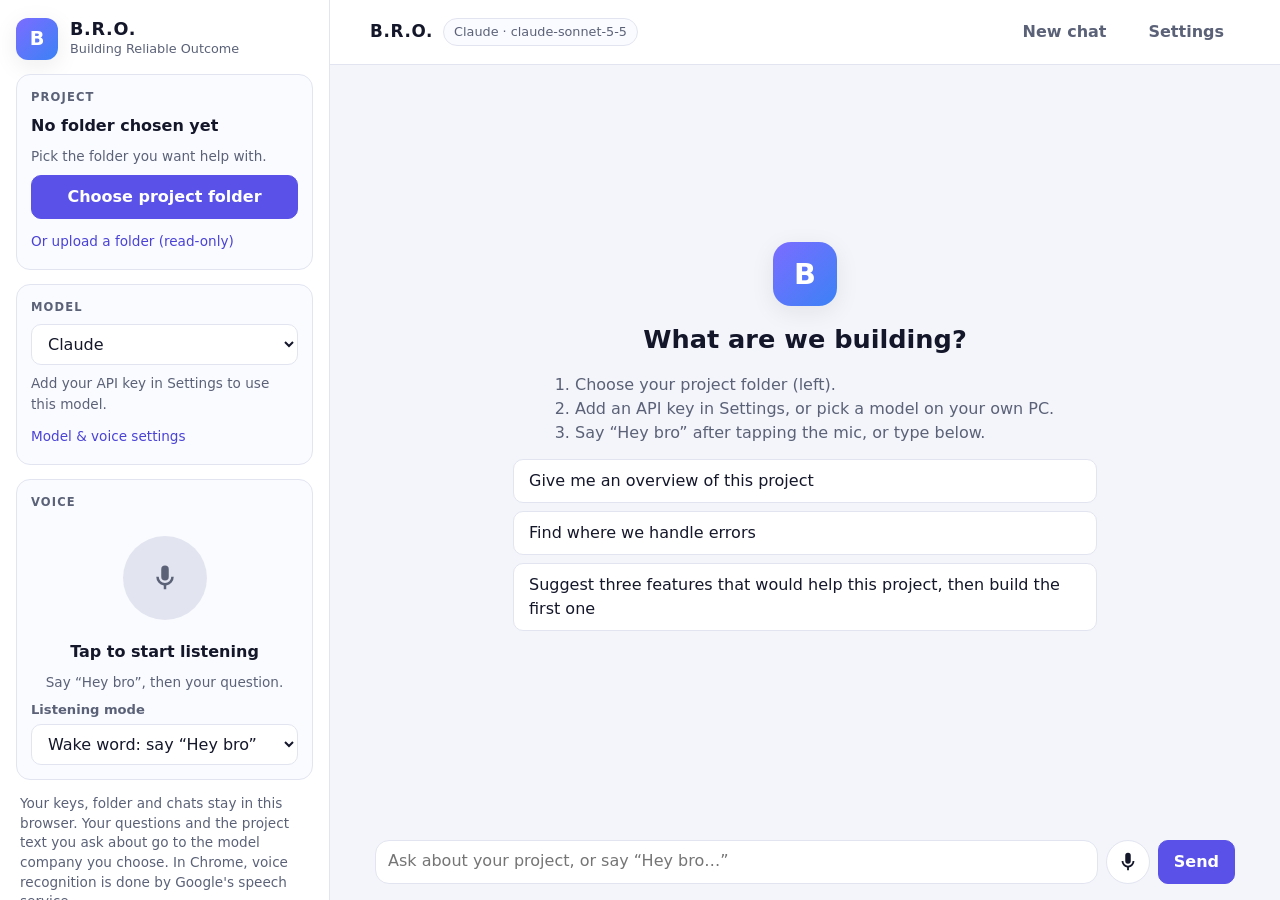
==== web/index.html @ 0326837c "Building Reliable Outcome (B.R.O.) - Introduce browser-based voice coding assistant - Implement a st" ====
<!doctype html>
<html lang="en">
<head>
  <meta charset="utf-8">
  <meta name="viewport" content="width=device-width, initial-scale=1">
  <title>B.R.O. - Building Reliable Outcome</title>
  <meta name="description" content="A hands-free voice coding assistant that runs in your browser. Say &quot;Hey bro&quot; and ask about your project.">
  <meta name="color-scheme" content="light dark">
  <link rel="icon" href="favicon.svg" type="image/svg+xml">
  <link rel="stylesheet" href="css/styles.css">
  <script type="module" src="js/main.js"></script>
</head>
<body>
  <a class="skip" href="#composer-input">Skip to the message box</a>

  <div class="app" id="app">
    <div class="scrim" id="scrim" hidden></div>

    <aside class="side" id="side" aria-label="Controls">
      <div class="brand">
        <span class="logo" aria-hidden="true">B</span>
        <div>
          <p class="brand-name">B.R.O.</p>
          <p class="brand-sub">Building Reliable Outcome</p>
        </div>
      </div>

      <section class="card" aria-labelledby="h-project">
        <h2 id="h-project">Project</h2>
        <p class="project-name" id="project-name">No folder chosen yet</p>
        <p class="muted small" id="project-meta">Pick the folder you want help with.</p>
        <button class="btn primary block" id="btn-folder" type="button">Choose project folder</button>
        <button class="link small" id="btn-upload" type="button">Or upload a folder (read-only)</button>
        <input type="file" id="upload-input" webkitdirectory multiple hidden>
        <div class="changes" id="changes" hidden>
          <p class="small"><strong>Files B.R.O. prepared</strong></p>
          <ul id="changes-list"></ul>
        </div>
      </section>

      <section class="card" aria-labelledby="h-model">
        <h2 id="h-model">Model</h2>
        <label class="sr-only" for="model-select">AI model</label>
        <select id="model-select"></select>
        <p class="muted small" id="model-status"></p>
        <button class="link small" id="btn-settings-side" type="button">Model &amp; voice settings</button>
      </section>

      <section class="card voice" aria-labelledby="h-voice">
        <h2 id="h-voice">Voice</h2>
        <button class="orb" id="orb" type="button" data-state="off" aria-pressed="false" aria-label="Start listening">
          <span class="orb-ring"></span>
          <span class="orb-core">
            <svg viewBox="0 0 24 24" width="30" height="30" aria-hidden="true" focusable="false"><path fill="currentColor" d="M12 14a3 3 0 0 0 3-3V5a3 3 0 0 0-6 0v6a3 3 0 0 0 3 3zm5-3a5 5 0 0 1-10 0H5a7 7 0 0 0 6 6.92V21h2v-3.08A7 7 0 0 0 19 11h-2z"/></svg>
          </span>
        </button>
        <p class="orb-status" id="orb-status" role="status">Tap to start listening</p>
        <p class="muted small center" id="orb-hint"></p>
        <label class="field">
          <span>Listening mode</span>
          <select id="mode-select">
            <option value="wake">Wake word: say “Hey bro”</option>
            <option value="always">Always listening</option>
            <option value="push">Push to talk</option>
          </select>
        </label>
      </section>

      <p class="privacy small muted">
        Your keys, folder and chats stay in this browser. Your questions and the project text you ask about go to the
        model company you choose. In Chrome, voice recognition is done by Google's speech service.
      </p>
    </aside>

    <main class="main">
      <header class="topbar">
        <button class="icon-btn menu" id="btn-menu" type="button" aria-label="Open controls" aria-expanded="false">
          <svg viewBox="0 0 24 24" width="22" height="22" aria-hidden="true" focusable="false"><path fill="currentColor" d="M3 6h18v2H3zM3 11h18v2H3zM3 16h18v2H3z"/></svg>
        </button>
        <h1>B.R.O.</h1>
        <span class="pill" id="top-model"></span>
        <span class="spacer"></span>
        <button class="btn ghost" id="btn-new" type="button">New chat</button>
        <button class="btn ghost" id="btn-settings" type="button">Settings</button>
      </header>

      <div class="banner" id="banner" hidden></div>

      <div class="messages" id="messages" role="log" aria-live="polite" aria-label="Conversation"></div>

      <form class="composer" id="composer" autocomplete="off">
        <p class="interim" id="interim" aria-hidden="true"></p>
        <div class="composer-row">
          <label class="sr-only" for="composer-input">Message</label>
          <textarea id="composer-input" rows="1" placeholder="Ask about your project, or say “Hey bro…”"></textarea>
          <button type="button" class="icon-btn mic" id="btn-mic" aria-label="Start listening">
            <svg viewBox="0 0 24 24" width="22" height="22" aria-hidden="true" focusable="false"><path fill="currentColor" d="M12 14a3 3 0 0 0 3-3V5a3 3 0 0 0-6 0v6a3 3 0 0 0 3 3zm5-3a5 5 0 0 1-10 0H5a7 7 0 0 0 6 6.92V21h2v-3.08A7 7 0 0 0 19 11h-2z"/></svg>
          </button>
          <button type="submit" class="btn primary" id="btn-send">Send</button>
          <button type="button" class="btn danger" id="btn-stop" hidden>Stop</button>
        </div>
      </form>
    </main>
  </div>

  <dialog id="settings-dialog" aria-labelledby="settings-title">
    <form method="dialog" class="dlg" id="settings-form">
      <header class="dlg-head">
        <h2 id="settings-title">Settings</h2>
        <button class="icon-btn" type="button" id="btn-close-settings" aria-label="Close settings">&times;</button>
      </header>
      <div class="dlg-body">
        <section>
          <h3>Models</h3>
          <p class="muted small">
            Choose which AI answers you. Keys are kept in this browser and sent only to the provider of that model.
            For a model on your own PC, use Ollama (see the README for one setting it needs).
          </p>
          <div id="profiles" class="profiles"></div>
          <button type="button" class="btn" id="btn-add-profile">Add a model</button>
          <label class="check">
            <input type="checkbox" id="remember-keys">
            <span>Remember API keys on this device (otherwise they are forgotten when you close the tab)</span>
          </label>
        </section>
        <section>
          <h3>Voice</h3>
          <div class="grid2">
            <label class="field"><span>Wake words (comma separated)</span><input id="set-wake" type="text"></label>
            <label class="field"><span>Keep listening after an answer (seconds)</span><input id="set-window" type="number" min="5" max="300" step="5"></label>
            <label class="field"><span>Read answers aloud</span>
              <select id="set-speak">
                <option value="voice">When I spoke the question</option>
                <option value="always">Always</option>
                <option value="off">Never</option>
              </select>
            </label>
            <label class="field"><span>Voice</span><select id="set-voice"></select></label>
            <label class="field"><span>Speaking speed</span><input id="set-rate" type="range" min="0.7" max="1.5" step="0.1"></label>
          </div>
        </section>
      </div>
      <footer class="dlg-foot">
        <button type="button" class="btn ghost" id="btn-reset-settings">Reset everything</button>
        <span class="spacer"></span>
        <button class="btn" type="button" id="btn-cancel-settings">Cancel</button>
        <button class="btn primary" value="save">Save</button>
      </footer>
    </form>
  </dialog>

  <dialog id="approve-dialog" aria-labelledby="approve-title">
    <form method="dialog" class="dlg">
      <header class="dlg-head"><h2 id="approve-title">Allow this change?</h2></header>
      <div class="dlg-body">
        <p class="muted" id="approve-summary"></p>
        <div class="diff" id="approve-preview" tabindex="0" role="region" aria-label="Preview of the change"></div>
      </div>
      <footer class="dlg-foot">
        <span class="spacer"></span>
        <button class="btn" value="deny" autofocus>Don't allow</button>
        <button class="btn primary" value="allow">Allow</button>
      </footer>
    </form>
  </dialog>

  <div class="toasts" id="toasts" aria-live="polite"></div>
</body>
</html>
---- web/css/styles.css ----
/* B.R.O. web interface. Light and dark follow your system setting. */
:root {
  color-scheme: light dark;
  --bg: #f4f5fa;
  --panel: #ffffff;
  --card: #fafbff;
  --ink: #14172a;
  --muted: #5b6278;
  --line: #e2e5f0;
  --accent: #5a52e8;
  --accent-ink: #ffffff;
  --accent-text: #4a42d6;
  --good: #15803d;
  --bad: #c62828;
  --warn: #b45309;
  --warn-bg: #fff6e5;
  --code-bg: #12152a;
  --code-ink: #e8ebff;
  --add: rgba(21, 128, 61, 0.16);
  --del: rgba(198, 40, 40, 0.16);
  --radius: 14px;
  --shadow: 0 6px 24px rgba(20, 23, 42, 0.08);
  --font: system-ui, -apple-system, 'Segoe UI', Roboto, 'Helvetica Neue', Arial, sans-serif;
  --mono: ui-monospace, 'Cascadia Code', 'SF Mono', Consolas, 'Liberation Mono', monospace;
}

@media (prefers-color-scheme: dark) {
  :root {
    --bg: #0c0e18;
    --panel: #141829;
    --card: #181c30;
    --ink: #eceefb;
    --muted: #9aa2bd;
    --line: #272c44;
    --accent: #8b84ff;
    --accent-ink: #0c0e18;
    --accent-text: #a7a1ff;
    --good: #4ade80;
    --bad: #ff8a80;
    --warn: #fbbf24;
    --warn-bg: #2a2110;
    --code-bg: #090b14;
    --code-ink: #e8ebff;
    --add: rgba(74, 222, 128, 0.16);
    --del: rgba(255, 138, 128, 0.16);
    --shadow: 0 6px 24px rgba(0, 0, 0, 0.35);
  }
}

* { box-sizing: border-box; }
[hidden] { display: none !important; }
html, body { height: 100%; }
body { margin: 0; background: var(--bg); color: var(--ink); font: 16px/1.5 var(--font); -webkit-font-smoothing: antialiased; }
h1, h2, h3, p { margin: 0; }
button, input, select, textarea { font: inherit; color: inherit; }
:focus-visible { outline: 3px solid var(--accent); outline-offset: 2px; }

.sr-only { position: absolute; width: 1px; height: 1px; margin: -1px; padding: 0; overflow: hidden; clip: rect(0, 0, 0, 0); border: 0; white-space: nowrap; }
.skip { position: absolute; left: 8px; top: -60px; background: var(--accent); color: var(--accent-ink); padding: 8px 12px; border-radius: 8px; z-index: 100; }
.skip:focus { top: 8px; }
.muted { color: var(--muted); }
.small { font-size: 0.85rem; }
.center { text-align: center; }
.spacer { flex: 1; }

/* ---------- layout ---------- */
.app { display: grid; grid-template-columns: 330px minmax(0, 1fr); height: 100vh; height: 100dvh; }
.side { background: var(--panel); border-right: 1px solid var(--line); padding: 18px 16px; overflow-y: auto; display: flex; flex-direction: column; gap: 14px; }
.main { display: flex; flex-direction: column; min-width: 0; min-height: 0; }

.brand { display: flex; align-items: center; gap: 12px; }
.logo { width: 42px; height: 42px; border-radius: 12px; display: grid; place-items: center; font-weight: 800; font-size: 1.2rem; color: #fff; background: linear-gradient(135deg, #7c6cff, #3b82f6); box-shadow: var(--shadow); }
.brand-name { font-weight: 800; font-size: 1.1rem; letter-spacing: 0.04em; line-height: 1.1; }
.brand-sub { color: var(--muted); font-size: 0.8rem; }

.card { background: var(--card); border: 1px solid var(--line); border-radius: var(--radius); padding: 14px; display: flex; flex-direction: column; gap: 8px; }
.card h2 { font-size: 0.72rem; text-transform: uppercase; letter-spacing: 0.1em; color: var(--muted); font-weight: 700; }
.project-name { font-weight: 700; overflow-wrap: anywhere; }
.privacy { padding: 0 4px; line-height: 1.45; }

/* ---------- controls ---------- */
.btn { display: inline-flex; align-items: center; justify-content: center; gap: 8px; padding: 9px 15px; min-height: 40px; border-radius: 10px; border: 1px solid var(--line); background: var(--panel); cursor: pointer; font-weight: 600; transition: background 0.15s, transform 0.05s; }
.btn:hover { background: var(--card); border-color: var(--muted); }
.btn:active { transform: translateY(1px); }
.btn.primary { background: var(--accent); border-color: var(--accent); color: var(--accent-ink); }
.btn.primary:hover { filter: brightness(1.08); }
.btn.danger { background: var(--bad); border-color: var(--bad); color: #fff; }
.btn.ghost { background: transparent; border-color: transparent; color: var(--muted); }
.btn.ghost:hover { background: var(--card); color: var(--ink); }
.btn.block { width: 100%; }
.btn[disabled] { opacity: 0.55; cursor: not-allowed; }
.link { background: none; border: 0; padding: 4px 0; color: var(--accent-text); text-align: left; cursor: pointer; }
.link:hover { text-decoration: underline; }
.icon-btn { width: 44px; height: 44px; border-radius: 50%; border: 1px solid var(--line); background: var(--panel); display: inline-grid; place-items: center; cursor: pointer; flex: none; }
.icon-btn:hover { background: var(--card); }
.icon-btn[data-on='true'] { background: var(--accent); border-color: var(--accent); color: var(--accent-ink); }

select, input[type='text'], input[type='password'], input[type='number'], textarea {
  width: 100%; padding: 9px 12px; border-radius: 10px; border: 1px solid var(--line); background: var(--panel); min-height: 40px;
}
input[type='range'] { width: 100%; accent-color: var(--accent); }
.field { display: flex; flex-direction: column; gap: 4px; }
.field > span { font-size: 0.82rem; color: var(--muted); font-weight: 600; }
.check { display: flex; gap: 10px; align-items: flex-start; font-size: 0.9rem; margin-top: 10px; }
.check input { margin-top: 4px; accent-color: var(--accent); }

/* ---------- the voice orb ---------- */
.orb { position: relative; width: 108px; height: 108px; margin: 4px auto 0; padding: 0; border: 0; background: none; border-radius: 50%; cursor: pointer; }
.orb-ring { position: absolute; inset: 0; border-radius: 50%; border: 3px solid transparent; }
.orb-core { position: absolute; inset: 12px; border-radius: 50%; display: grid; place-items: center; background: var(--line); color: var(--muted); transition: background 0.2s, color 0.2s, transform 0.2s; }
.orb:hover .orb-core { transform: scale(1.04); }
.orb[data-state='listening'] .orb-core { background: linear-gradient(135deg, #7c6cff, #3b82f6); color: #fff; }
.orb[data-state='listening'] .orb-ring { border-color: var(--accent); animation: pulse 2s ease-out infinite; }
.orb[data-state='awake'] .orb-core { background: linear-gradient(135deg, #22c55e, #0ea5a4); color: #fff; }
.orb[data-state='awake'] .orb-ring { border-color: #22c55e; animation: pulse 1.4s ease-out infinite; }
.orb[data-state='thinking'] .orb-core { background: linear-gradient(135deg, #7c6cff, #3b82f6); color: #fff; }
.orb[data-state='thinking'] .orb-ring { border-top-color: var(--accent); border-right-color: var(--accent); animation: spin 0.9s linear infinite; }
.orb[data-state='speaking'] .orb-core { background: linear-gradient(135deg, #f59e0b, #ef4444); color: #fff; animation: bounce 0.9s ease-in-out infinite; }
.orb-status { text-align: center; font-weight: 700; }

@keyframes pulse { 0% { transform: scale(0.92); opacity: 0.9; } 100% { transform: scale(1.12); opacity: 0; } }
@keyframes spin { to { transform: rotate(360deg); } }
@keyframes bounce { 50% { transform: scale(1.08); } }

/* ---------- top bar and banner ---------- */
.topbar { display: flex; align-items: center; gap: 10px; padding: 10px clamp(14px, 4vw, 40px); border-bottom: 1px solid var(--line); background: var(--panel); }
.topbar h1 { font-size: 1.05rem; letter-spacing: 0.04em; }
.pill { padding: 3px 10px; border-radius: 999px; background: var(--card); border: 1px solid var(--line); font-size: 0.8rem; color: var(--muted); max-width: 40vw; overflow: hidden; text-overflow: ellipsis; white-space: nowrap; }
.menu { display: none; }
.banner { margin: 12px clamp(14px, 4vw, 40px) 0; padding: 10px 14px; border-radius: 12px; border: 1px solid var(--warn); background: var(--warn-bg); font-size: 0.92rem; }

/* ---------- conversation ---------- */
.messages { flex: 1; min-height: 0; overflow-y: auto; padding: 20px clamp(14px, 4vw, 40px); display: flex; flex-direction: column; gap: 14px; }
.msg { display: flex; width: 100%; max-width: 860px; margin: 0 auto; }
.msg.user { justify-content: flex-end; }
.bubble { max-width: min(100%, 700px); padding: 10px 14px; border-radius: 16px; line-height: 1.55; overflow-wrap: anywhere; }
.user .bubble { background: var(--accent); color: var(--accent-ink); border-bottom-right-radius: 6px; white-space: pre-wrap; }
.assistant .bubble { background: var(--panel); border: 1px solid var(--line); border-bottom-left-radius: 6px; box-shadow: var(--shadow); }
.assistant.error .bubble { border-color: var(--bad); }
.system { max-width: 860px; width: 100%; margin: 0 auto; text-align: center; color: var(--muted); font-size: 0.85rem; }

.md > :first-child { margin-top: 0; }
.md > :last-child { margin-bottom: 0; }
.md p { margin: 0.5em 0; }
.md .md-h { font-weight: 700; }
.md ul, .md ol { margin: 0.5em 0; padding-left: 1.4em; }
.md code { font-family: var(--mono); font-size: 0.88em; background: var(--card); border: 1px solid var(--line); padding: 1px 5px; border-radius: 6px; }
.md a { color: var(--accent-text); }
.code { margin: 0.7em 0; border-radius: 10px; overflow: hidden; background: var(--code-bg); color: var(--code-ink); }
.code-bar { display: flex; justify-content: space-between; align-items: center; padding: 6px 10px; font-size: 0.75rem; color: #a9b0d4; background: rgba(255, 255, 255, 0.06); }
.copy { background: transparent; color: inherit; border: 1px solid rgba(255, 255, 255, 0.25); border-radius: 6px; padding: 2px 8px; cursor: pointer; font-size: 0.75rem; }
.copy:hover { background: rgba(255, 255, 255, 0.12); }
.code pre { margin: 0; padding: 12px 14px; overflow-x: auto; font: 0.85rem/1.5 var(--mono); }
.md .code code { background: none; border: 0; padding: 0; color: inherit; font-size: inherit; }

.tools { display: flex; flex-wrap: wrap; gap: 6px; max-width: 860px; width: 100%; margin: 0 auto; }
.chip { display: inline-flex; align-items: center; gap: 7px; padding: 4px 11px; border: 1px solid var(--line); border-radius: 999px; background: var(--panel); color: var(--muted); font-size: 0.82rem; }
.chip::before { content: ''; width: 9px; height: 9px; border-radius: 50%; background: var(--accent); animation: bounce 0.9s ease-in-out infinite; }
.chip[data-state='ok']::before { background: var(--good); animation: none; }
.chip[data-state='fail']::before { background: var(--bad); animation: none; }

.typing { display: inline-flex; gap: 5px; padding: 12px 14px; border-radius: 16px; background: var(--panel); border: 1px solid var(--line); }
.typing span { width: 7px; height: 7px; border-radius: 50%; background: var(--muted); animation: blink 1.2s infinite ease-in-out; }
.typing span:nth-child(2) { animation-delay: 0.2s; }
.typing span:nth-child(3) { animation-delay: 0.4s; }
@keyframes blink { 0%, 80%, 100% { opacity: 0.25; } 40% { opacity: 1; } }

.welcome { margin: auto; max-width: 600px; text-align: center; display: flex; flex-direction: column; gap: 14px; padding: 24px 8px; align-items: center; }
.welcome h2 { font-size: 1.6rem; }
.welcome .logo { width: 64px; height: 64px; font-size: 1.8rem; border-radius: 18px; }
.suggestions { display: flex; flex-direction: column; gap: 8px; width: 100%; }
.suggestions .btn { justify-content: flex-start; text-align: left; font-weight: 500; }
.steps { text-align: left; padding-left: 1.2em; margin: 0; color: var(--muted); }

/* ---------- composer ---------- */
.composer { padding: 8px clamp(14px, 4vw, 40px) 16px; background: var(--bg); }
.interim { max-width: 860px; margin: 0 auto 6px; min-height: 1.3em; color: var(--muted); font-size: 0.88rem; font-style: italic; }
.composer-row { display: flex; gap: 8px; align-items: flex-end; max-width: 860px; margin: 0 auto; }
.composer textarea { flex: 1; resize: none; min-height: 44px; max-height: 160px; line-height: 1.4; border-radius: 14px; }

/* ---------- dialogs ---------- */
dialog { border: 1px solid var(--line); border-radius: 18px; background: var(--panel); color: var(--ink); padding: 0; width: min(760px, 94vw); box-shadow: 0 20px 60px rgba(0, 0, 0, 0.35); }
dialog::backdrop { background: rgba(6, 8, 18, 0.6); }
.dlg { display: flex; flex-direction: column; max-height: min(88vh, 780px); }
.dlg-head, .dlg-foot { display: flex; align-items: center; gap: 10px; padding: 14px 18px; }
.dlg-head { border-bottom: 1px solid var(--line); }
.dlg-foot { border-top: 1px solid var(--line); }
.dlg-head h2 { font-size: 1.1rem; flex: 1; }
.dlg-body { padding: 14px 18px; overflow: auto; display: flex; flex-direction: column; gap: 22px; }
.dlg-body h3 { font-size: 1rem; margin-bottom: 4px; }
.grid2 { display: grid; grid-template-columns: repeat(2, minmax(0, 1fr)); gap: 12px; margin-top: 10px; }
.profiles { display: flex; flex-direction: column; gap: 10px; margin: 12px 0; }
.profile { border: 1px solid var(--line); border-radius: 12px; padding: 12px; background: var(--card); display: flex; flex-direction: column; gap: 10px; }
.profile-top { display: flex; align-items: center; gap: 10px; flex-wrap: wrap; }
.profile-top .radio { display: inline-flex; gap: 6px; align-items: center; font-weight: 600; font-size: 0.88rem; }
.profile-top .radio input { accent-color: var(--accent); }
.profile-fields { display: grid; grid-template-columns: repeat(2, minmax(0, 1fr)); gap: 10px; }
.profile .test-result { font-size: 0.85rem; }
.profile .test-result.ok { color: var(--good); }
.profile .test-result.fail { color: var(--bad); }

.diff { font: 0.82rem/1.5 var(--mono); max-height: 46vh; overflow: auto; border: 1px solid var(--line); border-radius: 10px; background: var(--card); margin-top: 8px; }
.diff div { padding: 1px 10px; white-space: pre-wrap; overflow-wrap: anywhere; }
.diff .add { background: var(--add); }
.diff .del { background: var(--del); }
.diff .gap { color: var(--muted); text-align: center; }

.changes ul { list-style: none; margin: 6px 0 0; padding: 0; display: flex; flex-direction: column; gap: 6px; }
.changes li { display: flex; align-items: center; justify-content: space-between; gap: 8px; font-size: 0.85rem; overflow-wrap: anywhere; }
.changes .btn { min-height: 32px; padding: 4px 10px; }

.toasts { position: fixed; left: 50%; top: 14px; transform: translateX(-50%); display: flex; flex-direction: column; gap: 8px; z-index: 50; width: min(520px, 92vw); pointer-events: none; }
.toast { background: var(--ink); color: var(--bg); padding: 10px 14px; border-radius: 12px; box-shadow: var(--shadow); font-size: 0.92rem; pointer-events: auto; }
.toast.error { background: var(--bad); color: #fff; }

/* ---------- small screens ---------- */
.scrim { position: fixed; inset: 0; background: rgba(6, 8, 18, 0.55); z-index: 19; }
@media (max-width: 860px) {
  .app { grid-template-columns: minmax(0, 1fr); }
  .side { position: fixed; z-index: 20; inset: 0 auto 0 0; width: min(88vw, 350px); transform: translateX(-102%); transition: transform 0.22s ease; box-shadow: var(--shadow); }
  .side.open { transform: none; }
  .menu { display: inline-grid; }
  .pill { max-width: 32vw; }
  .grid2, .profile-fields { grid-template-columns: minmax(0, 1fr); }
  .btn.ghost { padding: 9px 10px; }
}

@media (prefers-reduced-motion: reduce) {
  *, *::before, *::after { animation: none !important; transition: none !important; scroll-behavior: auto !important; }
}
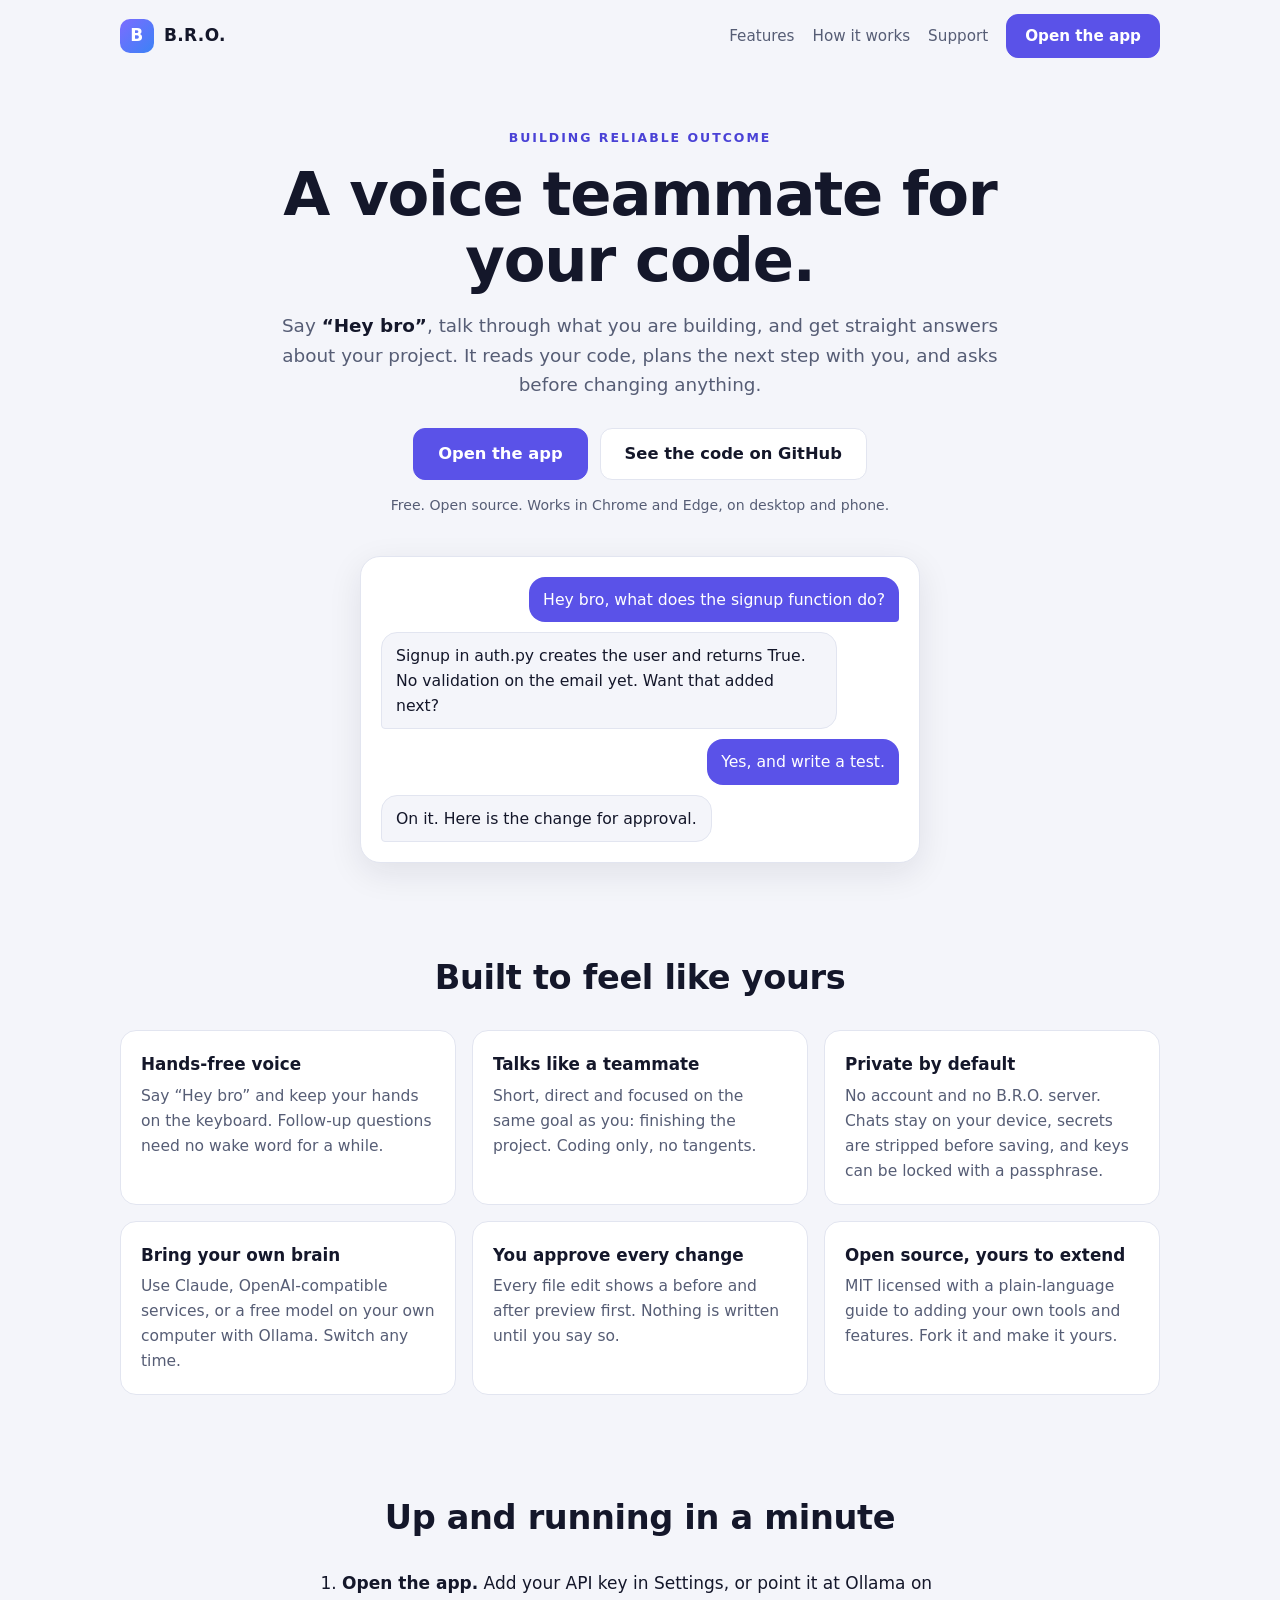
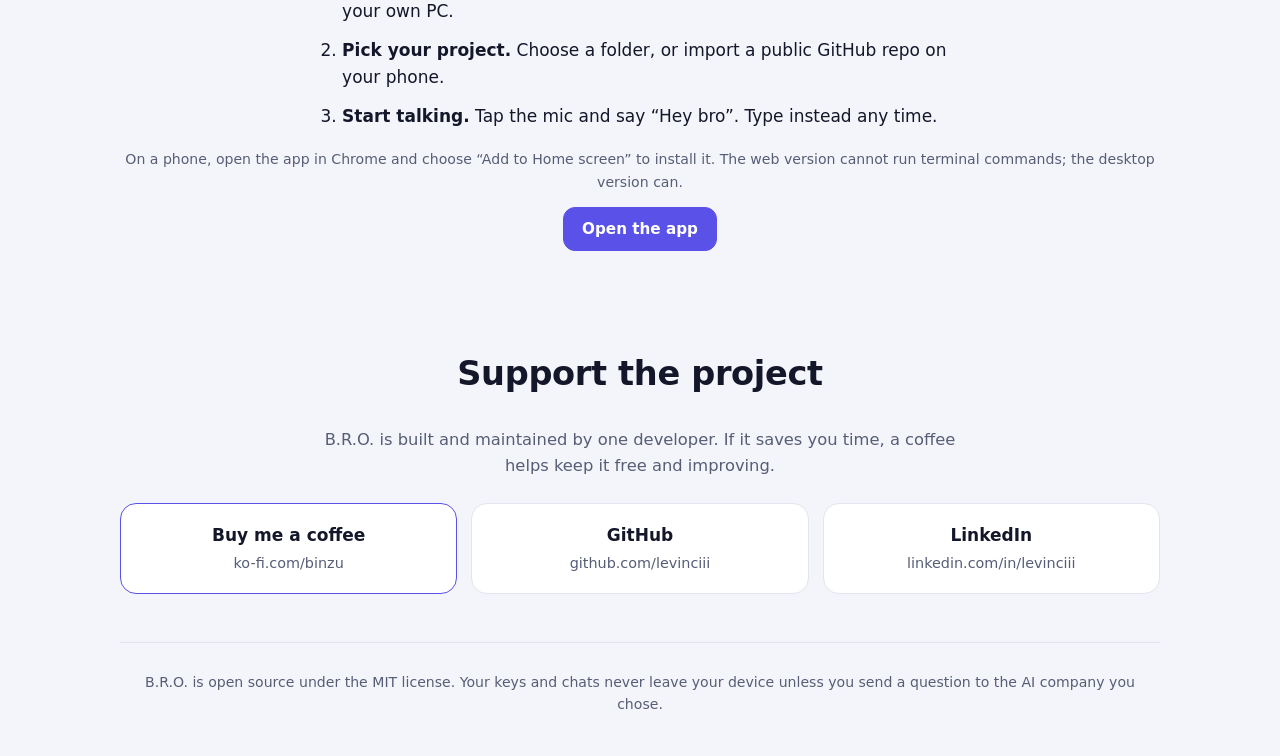
==== commit 9d5f7281: "Building Reliable Outcome (B.R.O.) - Add session history, plugin architecture, and PWA support - Imp" ====
--- a/web/index.html
+++ b/web/index.html
@@ -4,166 +4,120 @@
   <meta charset="utf-8">
   <meta name="viewport" content="width=device-width, initial-scale=1">
   <title>B.R.O. - Building Reliable Outcome</title>
-  <meta name="description" content="A hands-free voice coding assistant that runs in your browser. Say &quot;Hey bro&quot; and ask about your project.">
+  <meta name="description" content="A voice coding teammate. Say &quot;Hey bro&quot;, talk through your project, and get it built. Free, open source and private by default.">
   <meta name="color-scheme" content="light dark">
+  <meta name="theme-color" content="#5a52e8">
   <link rel="icon" href="favicon.svg" type="image/svg+xml">
-  <link rel="stylesheet" href="css/styles.css">
-  <script type="module" src="js/main.js"></script>
+  <link rel="manifest" href="manifest.webmanifest">
+  <link rel="apple-touch-icon" href="icons/icon-180.png">
+  <link rel="stylesheet" href="css/landing.css">
 </head>
 <body>
-  <a class="skip" href="#composer-input">Skip to the message box</a>
+  <a class="skip" href="#main">Skip to the content</a>
 
-  <div class="app" id="app">
-    <div class="scrim" id="scrim" hidden></div>
+  <header class="nav">
+    <a class="brand" href="./" aria-label="B.R.O. home">
+      <span class="logo" aria-hidden="true">B</span>
+      <span>B.R.O.</span>
+    </a>
+    <nav aria-label="Main">
+      <a href="#features">Features</a>
+      <a href="#how">How it works</a>
+      <a href="#support">Support</a>
+      <a class="btn primary" href="app.html">Open the app</a>
+    </nav>
+  </header>
 
-    <aside class="side" id="side" aria-label="Controls">
-      <div class="brand">
-        <span class="logo" aria-hidden="true">B</span>
-        <div>
-          <p class="brand-name">B.R.O.</p>
-          <p class="brand-sub">Building Reliable Outcome</p>
-        </div>
+  <main id="main">
+    <section class="hero">
+      <p class="eyebrow">Building Reliable Outcome</p>
+      <h1>A voice teammate for your code.</h1>
+      <p class="lead">
+        Say <strong>“Hey bro”</strong>, talk through what you are building, and get straight answers about your project.
+        It reads your code, plans the next step with you, and asks before changing anything.
+      </p>
+      <div class="cta">
+        <a class="btn primary big" href="app.html">Open the app</a>
+        <a class="btn big" href="https://github.com/levinciii" target="_blank" rel="noopener noreferrer">See the code on GitHub</a>
       </div>
+      <p class="fine">Free. Open source. Works in Chrome and Edge, on desktop and phone.</p>
 
-      <section class="card" aria-labelledby="h-project">
-        <h2 id="h-project">Project</h2>
-        <p class="project-name" id="project-name">No folder chosen yet</p>
-        <p class="muted small" id="project-meta">Pick the folder you want help with.</p>
-        <button class="btn primary block" id="btn-folder" type="button">Choose project folder</button>
-        <button class="link small" id="btn-upload" type="button">Or upload a folder (read-only)</button>
-        <input type="file" id="upload-input" webkitdirectory multiple hidden>
-        <div class="changes" id="changes" hidden>
-          <p class="small"><strong>Files B.R.O. prepared</strong></p>
-          <ul id="changes-list"></ul>
-        </div>
-      </section>
+      <figure class="demo" aria-label="Example conversation">
+        <div class="bubble you">Hey bro, what does the signup function do?</div>
+        <div class="bubble bro">Signup in auth.py creates the user and returns True. No validation on the email yet. Want that added next?</div>
+        <div class="bubble you">Yes, and write a test.</div>
+        <div class="bubble bro">On it. Here is the change for approval.</div>
+      </figure>
+    </section>
 
-      <section class="card" aria-labelledby="h-model">
-        <h2 id="h-model">Model</h2>
-        <label class="sr-only" for="model-select">AI model</label>
-        <select id="model-select"></select>
-        <p class="muted small" id="model-status"></p>
-        <button class="link small" id="btn-settings-side" type="button">Model &amp; voice settings</button>
-      </section>
+    <section id="features" class="section">
+      <h2>Built to feel like yours</h2>
+      <div class="grid">
+        <article class="card">
+          <h3>Hands-free voice</h3>
+          <p>Say “Hey bro” and keep your hands on the keyboard. Follow-up questions need no wake word for a while.</p>
+        </article>
+        <article class="card">
+          <h3>Talks like a teammate</h3>
+          <p>Short, direct and focused on the same goal as you: finishing the project. Coding only, no tangents.</p>
+        </article>
+        <article class="card">
+          <h3>Private by default</h3>
+          <p>No account and no B.R.O. server. Chats stay on your device, secrets are stripped before saving, and keys can be locked with a passphrase.</p>
+        </article>
+        <article class="card">
+          <h3>Bring your own brain</h3>
+          <p>Use Claude, OpenAI-compatible services, or a free model on your own computer with Ollama. Switch any time.</p>
+        </article>
+        <article class="card">
+          <h3>You approve every change</h3>
+          <p>Every file edit shows a before and after preview first. Nothing is written until you say so.</p>
+        </article>
+        <article class="card">
+          <h3>Open source, yours to extend</h3>
+          <p>MIT licensed with a plain-language guide to adding your own tools and features. Fork it and make it yours.</p>
+        </article>
+      </div>
+    </section>
 
-      <section class="card voice" aria-labelledby="h-voice">
-        <h2 id="h-voice">Voice</h2>
-        <button class="orb" id="orb" type="button" data-state="off" aria-pressed="false" aria-label="Start listening">
-          <span class="orb-ring"></span>
-          <span class="orb-core">
-            <svg viewBox="0 0 24 24" width="30" height="30" aria-hidden="true" focusable="false"><path fill="currentColor" d="M12 14a3 3 0 0 0 3-3V5a3 3 0 0 0-6 0v6a3 3 0 0 0 3 3zm5-3a5 5 0 0 1-10 0H5a7 7 0 0 0 6 6.92V21h2v-3.08A7 7 0 0 0 19 11h-2z"/></svg>
-          </span>
-        </button>
-        <p class="orb-status" id="orb-status" role="status">Tap to start listening</p>
-        <p class="muted small center" id="orb-hint"></p>
-        <label class="field">
-          <span>Listening mode</span>
-          <select id="mode-select">
-            <option value="wake">Wake word: say “Hey bro”</option>
-            <option value="always">Always listening</option>
-            <option value="push">Push to talk</option>
-          </select>
-        </label>
-      </section>
+    <section id="how" class="section">
+      <h2>Up and running in a minute</h2>
+      <ol class="steps">
+        <li><strong>Open the app.</strong> Add your API key in Settings, or point it at Ollama on your own PC.</li>
+        <li><strong>Pick your project.</strong> Choose a folder, or import a public GitHub repo on your phone.</li>
+        <li><strong>Start talking.</strong> Tap the mic and say “Hey bro”. Type instead any time.</li>
+      </ol>
+      <p class="fine">
+        On a phone, open the app in Chrome and choose “Add to Home screen” to install it.
+        The web version cannot run terminal commands; the desktop version can.
+      </p>
+      <p><a class="btn primary" href="app.html">Open the app</a></p>
+    </section>
 
-      <p class="privacy small muted">
-        Your keys, folder and chats stay in this browser. Your questions and the project text you ask about go to the
-        model company you choose. In Chrome, voice recognition is done by Google's speech service.
+    <section id="support" class="section">
+      <h2>Support the project</h2>
+      <p class="lead small">
+        B.R.O. is built and maintained by one developer. If it saves you time, a coffee helps keep it free and improving.
       </p>
-    </aside>
+      <div class="links">
+        <a class="link-card kofi" href="https://ko-fi.com/binzu" target="_blank" rel="noopener noreferrer">
+          <span class="link-title">Buy me a coffee</span>
+          <span class="link-sub">ko-fi.com/binzu</span>
+        </a>
+        <a class="link-card" href="https://github.com/levinciii" target="_blank" rel="noopener noreferrer">
+          <span class="link-title">GitHub</span>
+          <span class="link-sub">github.com/levinciii</span>
+        </a>
+        <a class="link-card" href="https://www.linkedin.com/in/levinciii/" target="_blank" rel="noopener noreferrer">
+          <span class="link-title">LinkedIn</span>
+          <span class="link-sub">linkedin.com/in/levinciii</span>
+        </a>
+      </div>
+    </section>
+  </main>
 
-    <main class="main">
-      <header class="topbar">
-        <button class="icon-btn menu" id="btn-menu" type="button" aria-label="Open controls" aria-expanded="false">
-          <svg viewBox="0 0 24 24" width="22" height="22" aria-hidden="true" focusable="false"><path fill="currentColor" d="M3 6h18v2H3zM3 11h18v2H3zM3 16h18v2H3z"/></svg>
-        </button>
-        <h1>B.R.O.</h1>
-        <span class="pill" id="top-model"></span>
-        <span class="spacer"></span>
-        <button class="btn ghost" id="btn-new" type="button">New chat</button>
-        <button class="btn ghost" id="btn-settings" type="button">Settings</button>
-      </header>
-
-      <div class="banner" id="banner" hidden></div>
-
-      <div class="messages" id="messages" role="log" aria-live="polite" aria-label="Conversation"></div>
-
-      <form class="composer" id="composer" autocomplete="off">
-        <p class="interim" id="interim" aria-hidden="true"></p>
-        <div class="composer-row">
-          <label class="sr-only" for="composer-input">Message</label>
-          <textarea id="composer-input" rows="1" placeholder="Ask about your project, or say “Hey bro…”"></textarea>
-          <button type="button" class="icon-btn mic" id="btn-mic" aria-label="Start listening">
-            <svg viewBox="0 0 24 24" width="22" height="22" aria-hidden="true" focusable="false"><path fill="currentColor" d="M12 14a3 3 0 0 0 3-3V5a3 3 0 0 0-6 0v6a3 3 0 0 0 3 3zm5-3a5 5 0 0 1-10 0H5a7 7 0 0 0 6 6.92V21h2v-3.08A7 7 0 0 0 19 11h-2z"/></svg>
-          </button>
-          <button type="submit" class="btn primary" id="btn-send">Send</button>
-          <button type="button" class="btn danger" id="btn-stop" hidden>Stop</button>
-        </div>
-      </form>
-    </main>
-  </div>
-
-  <dialog id="settings-dialog" aria-labelledby="settings-title">
-    <form method="dialog" class="dlg" id="settings-form">
-      <header class="dlg-head">
-        <h2 id="settings-title">Settings</h2>
-        <button class="icon-btn" type="button" id="btn-close-settings" aria-label="Close settings">&times;</button>
-      </header>
-      <div class="dlg-body">
-        <section>
-          <h3>Models</h3>
-          <p class="muted small">
-            Choose which AI answers you. Keys are kept in this browser and sent only to the provider of that model.
-            For a model on your own PC, use Ollama (see the README for one setting it needs).
-          </p>
-          <div id="profiles" class="profiles"></div>
-          <button type="button" class="btn" id="btn-add-profile">Add a model</button>
-          <label class="check">
-            <input type="checkbox" id="remember-keys">
-            <span>Remember API keys on this device (otherwise they are forgotten when you close the tab)</span>
-          </label>
-        </section>
-        <section>
-          <h3>Voice</h3>
-          <div class="grid2">
-            <label class="field"><span>Wake words (comma separated)</span><input id="set-wake" type="text"></label>
-            <label class="field"><span>Keep listening after an answer (seconds)</span><input id="set-window" type="number" min="5" max="300" step="5"></label>
-            <label class="field"><span>Read answers aloud</span>
-              <select id="set-speak">
-                <option value="voice">When I spoke the question</option>
-                <option value="always">Always</option>
-                <option value="off">Never</option>
-              </select>
-            </label>
-            <label class="field"><span>Voice</span><select id="set-voice"></select></label>
-            <label class="field"><span>Speaking speed</span><input id="set-rate" type="range" min="0.7" max="1.5" step="0.1"></label>
-          </div>
-        </section>
-      </div>
-      <footer class="dlg-foot">
-        <button type="button" class="btn ghost" id="btn-reset-settings">Reset everything</button>
-        <span class="spacer"></span>
-        <button class="btn" type="button" id="btn-cancel-settings">Cancel</button>
-        <button class="btn primary" value="save">Save</button>
-      </footer>
-    </form>
-  </dialog>
-
-  <dialog id="approve-dialog" aria-labelledby="approve-title">
-    <form method="dialog" class="dlg">
-      <header class="dlg-head"><h2 id="approve-title">Allow this change?</h2></header>
-      <div class="dlg-body">
-        <p class="muted" id="approve-summary"></p>
-        <div class="diff" id="approve-preview" tabindex="0" role="region" aria-label="Preview of the change"></div>
-      </div>
-      <footer class="dlg-foot">
-        <span class="spacer"></span>
-        <button class="btn" value="deny" autofocus>Don't allow</button>
-        <button class="btn primary" value="allow">Allow</button>
-      </footer>
-    </form>
-  </dialog>
-
-  <div class="toasts" id="toasts" aria-live="polite"></div>
+  <footer class="foot">
+    <p>B.R.O. is open source under the MIT license. Your keys and chats never leave your device unless you send a question to the AI company you chose.</p>
+  </footer>
 </body>
 </html>
--- a/web/css/landing.css
+++ b/web/css/landing.css
@@ -0,0 +1,81 @@
+/* B.R.O. landing page. Light and dark follow your system setting. */
+:root {
+  color-scheme: light dark;
+  --bg: #f4f5fa; --panel: #ffffff; --ink: #14172a; --muted: #565d75; --line: #e2e5f0;
+  --accent: #5a52e8; --accent-ink: #ffffff; --accent-text: #4a42d6;
+  --bubble-you: #5a52e8; --bubble-you-ink: #ffffff;
+  --shadow: 0 10px 34px rgba(20, 23, 42, 0.09);
+  --font: system-ui, -apple-system, 'Segoe UI', Roboto, 'Helvetica Neue', Arial, sans-serif;
+}
+@media (prefers-color-scheme: dark) {
+  :root {
+    --bg: #0c0e18; --panel: #141829; --ink: #eceefb; --muted: #a0a8c2; --line: #272c44;
+    --accent: #8b84ff; --accent-ink: #0c0e18; --accent-text: #a7a1ff;
+    --bubble-you: #8b84ff; --bubble-you-ink: #0c0e18;
+    --shadow: 0 10px 34px rgba(0, 0, 0, 0.4);
+  }
+}
+* { box-sizing: border-box; }
+html { scroll-behavior: smooth; }
+body { margin: 0; background: var(--bg); color: var(--ink); font: 17px/1.6 var(--font); -webkit-font-smoothing: antialiased; }
+h1, h2, h3, p { margin: 0; }
+a { color: var(--accent-text); }
+:focus-visible { outline: 3px solid var(--accent); outline-offset: 3px; border-radius: 6px; }
+.skip { position: absolute; left: 8px; top: -60px; background: var(--accent); color: var(--accent-ink); padding: 8px 12px; border-radius: 8px; z-index: 10; }
+.skip:focus { top: 8px; }
+
+.nav { display: flex; align-items: center; justify-content: space-between; gap: 16px; padding: 14px max(16px, calc((100vw - 1040px) / 2)); }
+.brand { display: flex; align-items: center; gap: 10px; font-weight: 800; letter-spacing: 0.02em; color: var(--ink); text-decoration: none; }
+.logo { display: grid; place-items: center; width: 34px; height: 34px; border-radius: 10px; color: #fff; font-weight: 800; background: linear-gradient(135deg, #7c6cff, #3b82f6); }
+.nav nav { display: flex; align-items: center; gap: 18px; }
+.nav nav a:not(.btn) { color: var(--muted); text-decoration: none; font-size: 0.95rem; }
+.nav nav a:not(.btn):hover { color: var(--ink); }
+
+.btn { display: inline-flex; align-items: center; justify-content: center; min-height: 44px; padding: 8px 18px; border-radius: 12px; border: 1px solid var(--line); background: var(--panel); color: var(--ink); text-decoration: none; font-weight: 600; font-size: 0.95rem; }
+.btn:hover { border-color: var(--accent); }
+.btn.primary { background: var(--accent); border-color: var(--accent); color: var(--accent-ink); }
+.btn.big { min-height: 52px; padding: 10px 24px; font-size: 1.02rem; }
+
+main { padding: 0 16px; }
+.hero { max-width: 780px; margin: 0 auto; padding: 56px 0 40px; text-align: center; }
+.eyebrow { text-transform: uppercase; letter-spacing: 0.16em; font-size: 0.78rem; font-weight: 700; color: var(--accent-text); }
+h1 { font-size: clamp(2.3rem, 6vw, 3.8rem); line-height: 1.08; letter-spacing: -0.02em; margin: 14px 0 18px; }
+.lead { font-size: 1.15rem; color: var(--muted); max-width: 40em; margin: 0 auto; }
+.lead strong { color: var(--ink); }
+.lead.small { font-size: 1.02rem; }
+.cta { display: flex; flex-wrap: wrap; justify-content: center; gap: 12px; margin-top: 28px; }
+.fine { font-size: 0.88rem; color: var(--muted); margin-top: 14px; }
+
+.demo { margin: 40px auto 0; max-width: 560px; display: flex; flex-direction: column; gap: 10px; text-align: left; padding: 20px; background: var(--panel); border: 1px solid var(--line); border-radius: 20px; box-shadow: var(--shadow); }
+.bubble { padding: 10px 14px; border-radius: 16px; max-width: 88%; font-size: 0.98rem; }
+.bubble.you { align-self: flex-end; background: var(--bubble-you); color: var(--bubble-you-ink); border-bottom-right-radius: 4px; }
+.bubble.bro { align-self: flex-start; background: var(--bg); border: 1px solid var(--line); border-bottom-left-radius: 4px; }
+
+.section { max-width: 1040px; margin: 0 auto; padding: 48px 0; }
+.section h2 { font-size: clamp(1.6rem, 3.5vw, 2.1rem); letter-spacing: -0.01em; text-align: center; margin-bottom: 26px; }
+.grid { display: grid; grid-template-columns: repeat(auto-fit, minmax(270px, 1fr)); gap: 16px; }
+.card { background: var(--panel); border: 1px solid var(--line); border-radius: 16px; padding: 20px; }
+.card h3 { font-size: 1.05rem; margin-bottom: 6px; }
+.card p { color: var(--muted); font-size: 0.97rem; }
+
+.steps { max-width: 640px; margin: 0 auto 18px; padding-left: 1.3em; display: flex; flex-direction: column; gap: 12px; }
+#how { text-align: center; }
+#how .steps { text-align: left; }
+#how p { margin-top: 14px; }
+
+.links { display: grid; grid-template-columns: repeat(auto-fit, minmax(240px, 1fr)); gap: 14px; margin-top: 24px; }
+.link-card { display: flex; flex-direction: column; gap: 2px; padding: 18px 20px; background: var(--panel); border: 1px solid var(--line); border-radius: 16px; text-decoration: none; color: var(--ink); }
+.link-card:hover { border-color: var(--accent); transform: translateY(-1px); }
+.link-card.kofi { border-color: var(--accent); }
+.link-title { font-weight: 700; }
+.link-sub { color: var(--muted); font-size: 0.9rem; overflow-wrap: anywhere; }
+#support { text-align: center; }
+
+.foot { text-align: center; padding: 28px 16px 40px; color: var(--muted); font-size: 0.88rem; border-top: 1px solid var(--line); max-width: 1040px; margin: 0 auto; }
+
+@media (max-width: 640px) {
+  .nav nav a:not(.btn) { display: none; }
+  .hero { padding-top: 32px; }
+  body { font-size: 16px; }
+}
+@media (prefers-reduced-motion: reduce) { html { scroll-behavior: auto; } .link-card:hover { transform: none; } }
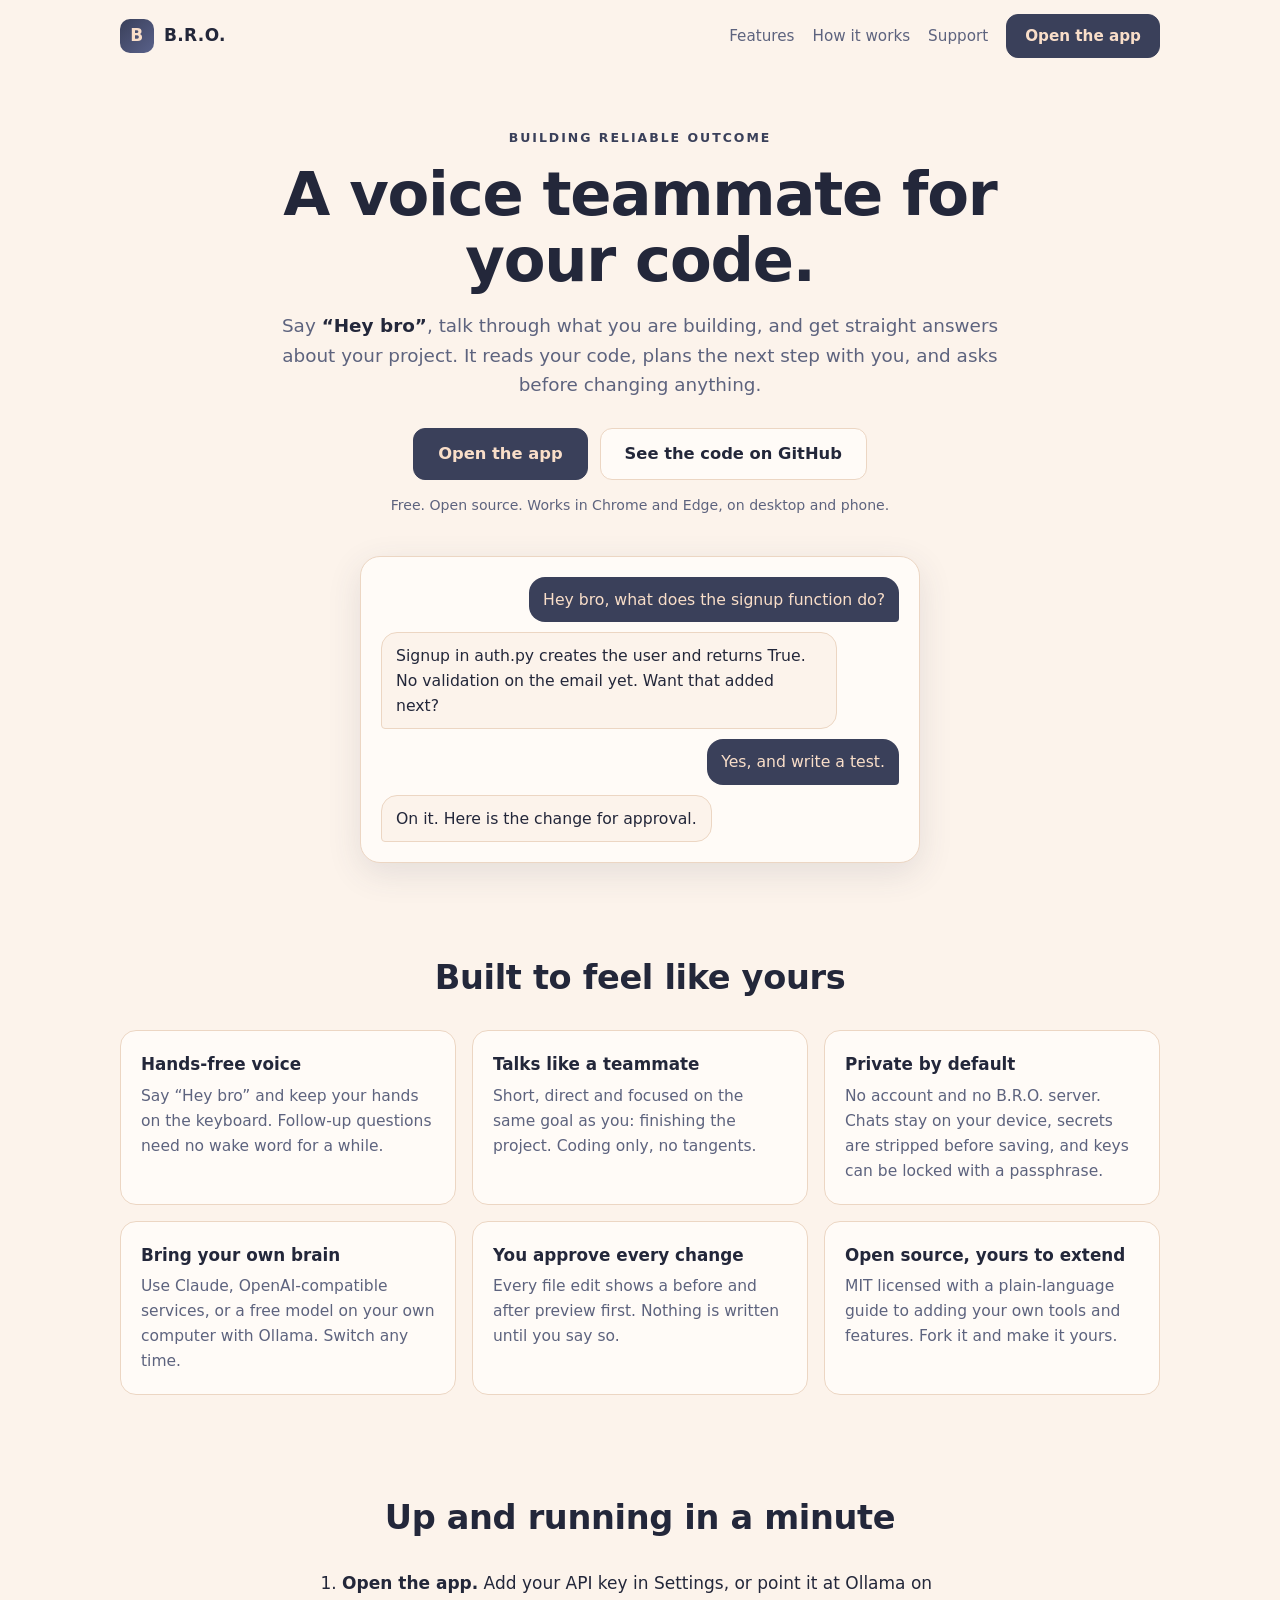
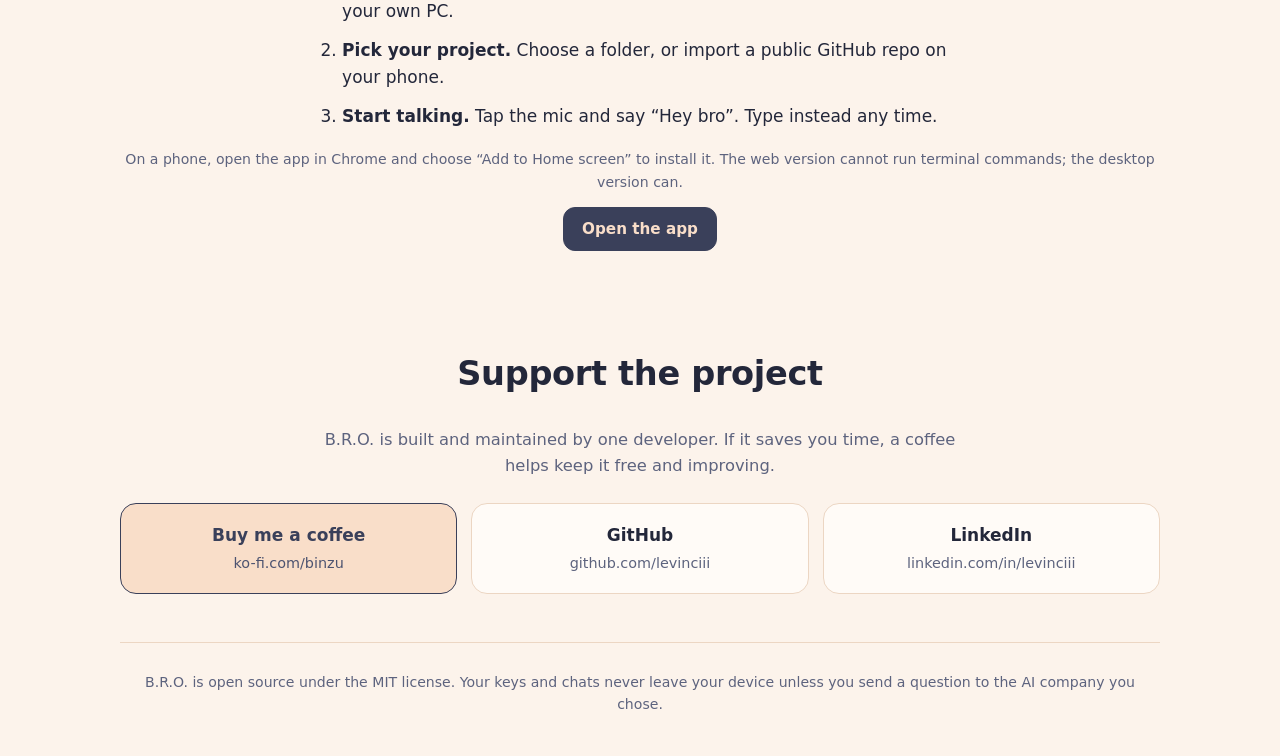
==== commit 503d5d9d: "Building Reliable Outcome (B.R.O.) - Add recent_changes tool, audio echo cancellation, and updated b" ====
--- a/web/index.html
+++ b/web/index.html
@@ -6,7 +6,7 @@
   <title>B.R.O. - Building Reliable Outcome</title>
   <meta name="description" content="A voice coding teammate. Say &quot;Hey bro&quot;, talk through your project, and get it built. Free, open source and private by default.">
   <meta name="color-scheme" content="light dark">
-  <meta name="theme-color" content="#5a52e8">
+  <meta name="theme-color" content="#3A405A">
   <link rel="icon" href="favicon.svg" type="image/svg+xml">
   <link rel="manifest" href="manifest.webmanifest">
   <link rel="apple-touch-icon" href="icons/icon-180.png">
--- a/web/css/landing.css
+++ b/web/css/landing.css
@@ -1,17 +1,20 @@
 /* B.R.O. landing page. Light and dark follow your system setting. */
 :root {
   color-scheme: light dark;
-  --bg: #f4f5fa; --panel: #ffffff; --ink: #14172a; --muted: #565d75; --line: #e2e5f0;
-  --accent: #5a52e8; --accent-ink: #ffffff; --accent-text: #4a42d6;
-  --bubble-you: #5a52e8; --bubble-you-ink: #ffffff;
-  --shadow: 0 10px 34px rgba(20, 23, 42, 0.09);
+  --bg: #fcf3eb; --panel: #fffbf7; --ink: #23273a; --muted: #5d637e; --line: #ecd6c3;
+  --primary: #3a405a; --secondary: #f9dec9;
+  --accent: #3a405a; --accent-ink: #f9dec9; --accent-text: #3a405a;
+  --bubble-you: #3a405a; --bubble-you-ink: #f9dec9;
+  --logo-a: #3a405a; --logo-b: #59618a; --logo-ink: #f9dec9;
+  --shadow: 0 10px 34px rgba(58, 64, 90, 0.12);
   --font: system-ui, -apple-system, 'Segoe UI', Roboto, 'Helvetica Neue', Arial, sans-serif;
 }
 @media (prefers-color-scheme: dark) {
   :root {
-    --bg: #0c0e18; --panel: #141829; --ink: #eceefb; --muted: #a0a8c2; --line: #272c44;
-    --accent: #8b84ff; --accent-ink: #0c0e18; --accent-text: #a7a1ff;
-    --bubble-you: #8b84ff; --bubble-you-ink: #0c0e18;
+    --bg: #1d2031; --panel: #262a3f; --ink: #f9ebdd; --muted: #b9b7c6; --line: #3a405a;
+    --accent: #f9dec9; --accent-ink: #2a2e44; --accent-text: #f9dec9;
+    --bubble-you: #f9dec9; --bubble-you-ink: #2a2e44;
+    --logo-a: #f9dec9; --logo-b: #e9bfa2; --logo-ink: #2a2e44;
     --shadow: 0 10px 34px rgba(0, 0, 0, 0.4);
   }
 }
@@ -26,7 +29,7 @@
 
 .nav { display: flex; align-items: center; justify-content: space-between; gap: 16px; padding: 14px max(16px, calc((100vw - 1040px) / 2)); }
 .brand { display: flex; align-items: center; gap: 10px; font-weight: 800; letter-spacing: 0.02em; color: var(--ink); text-decoration: none; }
-.logo { display: grid; place-items: center; width: 34px; height: 34px; border-radius: 10px; color: #fff; font-weight: 800; background: linear-gradient(135deg, #7c6cff, #3b82f6); }
+.logo { display: grid; place-items: center; width: 34px; height: 34px; border-radius: 10px; color: var(--logo-ink); font-weight: 800; background: linear-gradient(135deg, var(--logo-a), var(--logo-b)); }
 .nav nav { display: flex; align-items: center; gap: 18px; }
 .nav nav a:not(.btn) { color: var(--muted); text-decoration: none; font-size: 0.95rem; }
 .nav nav a:not(.btn):hover { color: var(--ink); }
@@ -66,7 +69,9 @@
 .links { display: grid; grid-template-columns: repeat(auto-fit, minmax(240px, 1fr)); gap: 14px; margin-top: 24px; }
 .link-card { display: flex; flex-direction: column; gap: 2px; padding: 18px 20px; background: var(--panel); border: 1px solid var(--line); border-radius: 16px; text-decoration: none; color: var(--ink); }
 .link-card:hover { border-color: var(--accent); transform: translateY(-1px); }
-.link-card.kofi { border-color: var(--accent); }
+.link-card.kofi { border-color: var(--accent); background: var(--secondary); color: #3a405a; }
+.link-card.kofi .link-sub { color: #4d5370; }
+@media (prefers-color-scheme: dark) { .link-card.kofi { background: var(--primary); color: var(--secondary); } .link-card.kofi .link-sub { color: #e6cdb9; } }
 .link-title { font-weight: 700; }
 .link-sub { color: var(--muted); font-size: 0.9rem; overflow-wrap: anywhere; }
 #support { text-align: center; }
